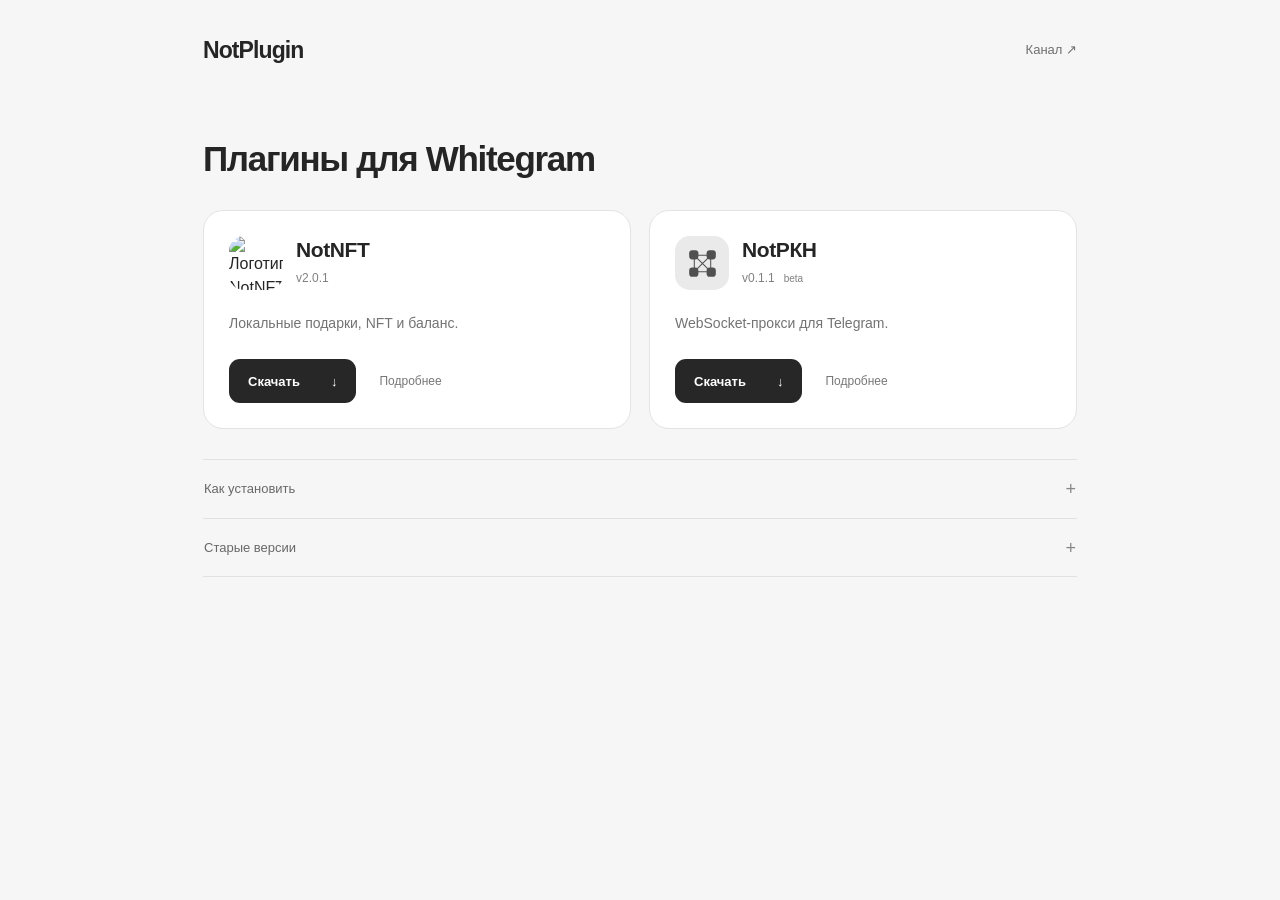
==== index.html @ b1f8bda6 "Publish compact NotPlugin catalog" ====
<!doctype html>
<html lang="ru">
<head>
  <meta charset="utf-8">
  <meta name="viewport" content="width=device-width, initial-scale=1">
  <meta name="theme-color" content="#f6f6f6">
  <meta name="description" content="NotPlugin — каталог плагинов для Whitegram. Скачайте NotNFT и NotРКН, выберите версию и узнайте, как установить плагин.">
  <meta property="og:title" content="NotPlugin — плагины для Whitegram">
  <meta property="og:description" content="NotNFT, NotРКН и все опубликованные версии. Прямое скачивание и простая установка.">
  <meta property="og:type" content="website">
  <meta property="og:url" content="https://notplugin.eu.cc/">
  <link rel="canonical" href="https://notplugin.eu.cc/">
  <link rel="icon" href="favicon.svg" type="image/svg+xml">
  <link rel="stylesheet" href="styles.css">
  <title>NotPlugin — плагины для Whitegram</title>
  <script src="app.js" defer></script>
</head>
<body>
  <a class="skip-link" href="#plugins">К плагинам</a>
  <header class="header wrap">
    <a class="brand" href="#" aria-label="NotPlugin, главная">NotPlugin</a>
    <a class="channel-link" href="https://t.me/real_gifts_club" target="_blank" rel="noopener noreferrer">Канал ↗</a>
  </header>
  <main class="wrap">
    <section class="catalog-section" id="plugins" aria-labelledby="catalog-title">
      <h1 id="catalog-title">Плагины для Whitegram</h1>
      <div class="plugin-grid">
        <article class="plugin-card" data-product="notnft" data-status="stable">
          <div class="card-heading"><img class="plugin-icon" src="assets/notnft.png" width="56" height="56" alt="Логотип NotNFT"><div><h2 class="product-name">NotNFT</h2><span class="version">v2.0.1</span></div></div>
          <p class="card-description">Локальные подарки, NFT и баланс.</p>
          <div class="card-footer"><a class="button primary download" href="downloads/NotNFT-2.0.1.js" download="NotNFT-2.0.1.js" aria-label="Скачать NotNFT 2.0.1">Скачать <span aria-hidden="true">↓</span></a><button type="button" class="details-button" data-details="notnft">Подробнее</button></div>
        </article>
        <article class="plugin-card" data-product="notrkn" data-status="beta">
          <div class="card-heading"><span class="plugin-icon rkn-icon" aria-hidden="true"><svg viewBox="0 0 80 80" fill="none"><path d="M22 24h36M22 56h36M24 24v32M56 24v32M24 24l32 32M56 24L24 56" stroke="currentColor" stroke-width="2"/><rect x="14" y="14" width="18" height="18" rx="6" fill="currentColor"/><rect x="48" y="14" width="18" height="18" rx="6" fill="currentColor"/><rect x="14" y="48" width="18" height="18" rx="6" fill="currentColor"/><rect x="48" y="48" width="18" height="18" rx="6" fill="currentColor"/></svg></span><div><h2 class="product-name">NotРКН</h2><span class="version">v0.1.1</span><span class="beta-label">beta</span></div></div>
          <p class="card-description">WebSocket-прокси для Telegram.</p>
          <div class="card-footer"><a class="button primary download" href="downloads/NotRKN-0.1.1.plugin" download="NotRKN-0.1.1.plugin" aria-label="Скачать NotРКН 0.1.1">Скачать <span aria-hidden="true">↓</span></a><button type="button" class="details-button" data-details="notrkn">Подробнее</button></div>
        </article>
      </div>
    </section>
    <div class="extra-info">
      <details id="install"><summary>Как установить</summary><div class="install-content"><p>Откройте скачанный файл через «Поделиться → Whitegram» или раздел «Настройки → Плагины».</p><p>Меню: <code>.notnft</code> или <code>.notrkn</code>. Для NotРКН нужен встроенный Python 3.11.</p></div></details>
      <details id="versions"><summary>Старые версии</summary><div class="archive-content"><label class="archive-controls">Плагин <select id="archive-product"><option value="all">Все</option><option value="notnft">NotNFT</option><option value="notrkn">NotРКН</option></select></label><div class="release-list" id="release-list"><p class="loading-note">Загрузка…</p></div><p class="archive-note">В старых сборках могут быть уже исправленные ошибки.</p></div></details>
    </div>
  </main>

  <dialog id="plugin-dialog" aria-labelledby="dialog-title"><div class="dialog-header"><button class="close-dialog" type="button" aria-label="Закрыть подробности">×</button></div><div id="dialog-content"></div></dialog>
  <div id="toast" class="toast" role="status" aria-live="polite" hidden></div>
</body>
</html>
---- styles.css ----
@charset "UTF-8";
:root{font-family:Inter,"Segoe UI",Arial,sans-serif;color:#252525;background:#f6f6f6;color-scheme:light;font-synthesis:none;-webkit-font-smoothing:antialiased}
*{box-sizing:border-box}body{margin:0;line-height:1.5}a{color:inherit;text-decoration:none}button,input,select{font:inherit;color:inherit}button,a,summary{touch-action:manipulation;-webkit-tap-highlight-color:transparent}button,summary{cursor:pointer}button{border:0}img,svg{display:block}[hidden]{display:none!important}a:focus-visible,button:focus-visible,select:focus-visible,summary:focus-visible{outline:2px solid #333;outline-offset:5px}.wrap{max-width:930px;margin:auto;padding-left:28px;padding-right:28px}.skip-link{position:fixed;top:10px;left:10px;transform:translateY(-160%);background:#222;color:white;padding:10px 18px;border-radius:8px;z-index:10}.skip-link:focus{transform:none}.header{height:100px;display:flex;align-items:center;justify-content:space-between}.brand{font-size:23px;font-weight:650;letter-spacing:-.9px}.channel-link{font-size:13px;color:#707070}.channel-link:hover,.details-button:hover{text-decoration:underline;text-underline-offset:4px}.catalog-section{padding-top:38px}h1{font-size:35px;line-height:1.2;letter-spacing:-1.3px;font-weight:600;margin:0 0 30px}.plugin-grid{display:grid;grid-template-columns:repeat(2,minmax(0,1fr));gap:18px}.plugin-card{border:1px solid #e3e3e3;background:#fff;border-radius:20px;padding:25px;min-width:0}.card-heading{display:flex;align-items:center;gap:13px}.plugin-icon{width:54px;height:54px;border-radius:15px;flex:none;object-fit:cover}.rkn-icon{background:#eaeaea;display:grid;place-items:center}.rkn-icon svg{width:41px;height:41px;color:#505050}.product-name{font-size:21px;font-weight:600;letter-spacing:-.4px;line-height:1.2;margin:0 0 3px}.version{font-size:12px;color:#808080}.beta-label{font-size:10px;color:#808080;margin-left:9px}.card-description{font-size:14px;line-height:1.6;color:#737373;margin:22px 0 25px}.card-footer{display:flex;align-items:center;gap:23px}.button{min-height:44px;border-radius:11px;display:inline-flex;align-items:center;justify-content:center;gap:31px;padding:11px 19px;font-size:13px;font-weight:550}.primary{background:#272727;color:#fff}.primary:hover{background:#444}.details-button{padding:10px 0;background:none;color:#777;font-size:12px}.extra-info{margin-top:30px;margin-bottom:70px}details{border-bottom:1px solid #e1e1e1}details:first-child{border-top:1px solid #e1e1e1}summary{list-style:none;display:flex;align-items:center;justify-content:space-between;padding:19px 1px;font-size:13px;color:#686868}summary::-webkit-details-marker{display:none}summary::after{content:"+";font-size:18px;font-weight:300;color:#888;line-height:1}details[open]>summary::after{content:"−"}.install-content{font-size:13px;color:#737373;line-height:1.85;padding:0 1px 18px;max-width:650px}.install-content p{margin:0 0 10px}.install-content code{font-size:12px;color:#555;background:#ebebeb;padding:2px 5px;border-radius:4px}.archive-content{padding-bottom:16px}.archive-controls{display:flex;align-items:center;gap:12px;font-size:12px;color:#777;padding:0 0 12px}.archive-controls select{font-size:12px;background:#fff;border:1px solid #ddd;border-radius:8px;padding:6px 20px 6px 10px}.release-row{display:grid;grid-template-columns:1fr 1.4fr auto;gap:18px;align-items:center;border-top:1px solid #e7e7e7;padding:14px 1px}.release-name{font-size:13px;font-weight:500}.release-version{font-size:11px;color:#777}.release-state{display:none}.release-row a{font-size:11px;color:#555;padding:5px 0}.release-row a:hover{text-decoration:underline;text-underline-offset:4px}.release-row p{grid-column:1/-1;font-size:11px;color:#777;margin:-8px 0 0;line-height:1.7}.archive-note,.loading-note{font-size:11px;color:#777;margin:16px 0 0}dialog{width:min(560px,calc(100% - 32px));max-height:calc(100dvh - 40px);border:1px solid #dedede;border-radius:21px;background:#fff;padding:22px 28px 28px;color:#292929;box-shadow:0 20px 90px #0003}dialog::backdrop{background:#0005;backdrop-filter:blur(4px)}body.dialog-open{overflow:hidden}.dialog-header{display:flex;justify-content:flex-end}.close-dialog{width:31px;height:31px;border-radius:50%;background:#eee;color:#666;display:grid;place-items:center;font-size:23px;line-height:1}.dialog-title{font-size:28px;letter-spacing:-.7px;font-weight:600;line-height:1.25;margin:0 0 12px}.dialog-description{font-size:13px;color:#777;line-height:1.7;margin:0 0 20px}.dialog-section h3{font-size:13px;margin:21px 0 8px}.dialog-section ul,.dialog-section ol{font-size:12px;line-height:1.9;color:#747474;padding-left:19px;margin:0}.dialog-notes{border-top:1px solid #e6e6e6;margin-top:22px;padding-top:12px;font-size:11px;line-height:1.8;color:#777}.dialog-notes p{margin:7px 0}.dialog-download{display:flex;align-items:center;gap:15px;justify-content:space-between;margin-top:22px}.dialog-download>span{font-size:11px;color:#777}.checksum{border:1px solid #e4e4e4;border-radius:9px;padding:10px;margin-top:17px;font-size:9px;color:#777}.checksum-label{display:flex;justify-content:space-between;align-items:center;margin-bottom:7px}.copy-checksum{background:#eee;border-radius:5px;font-size:9px;padding:4px 7px}.checksum code{font-size:9px;overflow-wrap:anywhere}.toast{position:fixed;bottom:22px;left:50%;transform:translateX(-50%);max-width:calc(100% - 30px);background:#292929;color:white;font-size:12px;padding:12px 18px;border-radius:11px;text-align:center;z-index:20}
@media(max-width:650px){.wrap{padding-left:20px;padding-right:20px}.header{height:82px}.brand{font-size:22px}.channel-link{font-size:12px}.catalog-section{padding-top:21px}h1{font-size:28px;letter-spacing:-1px;margin-bottom:24px}.plugin-grid{grid-template-columns:1fr;gap:13px}.plugin-card{padding:22px;border-radius:18px}.card-description{font-size:13px;margin:20px 0 21px}.card-footer{gap:23px}.extra-info{margin-top:25px;margin-bottom:45px}.release-row{grid-template-columns:1fr 1.1fr auto;gap:8px}.release-name{font-size:11px}.release-version{font-size:10px}.release-row a{font-size:10px}.release-row p{font-size:10px;margin-top:-3px}dialog{padding:20px 22px 24px}.dialog-title{font-size:25px}.dialog-download{gap:10px}.dialog-download .button{font-size:12px;gap:15px}.dialog-download>span{font-size:10px}}
@media(max-width:360px){h1{font-size:25px}.plugin-card{padding:20px}.card-footer{gap:20px}.button{padding-left:16px;padding-right:16px;gap:27px}.card-description{font-size:12px}.release-row{gap:6px}.release-version{font-size:9px}}
@media(prefers-reduced-motion:reduce){*{scroll-behavior:auto!important;transition:none!important}}
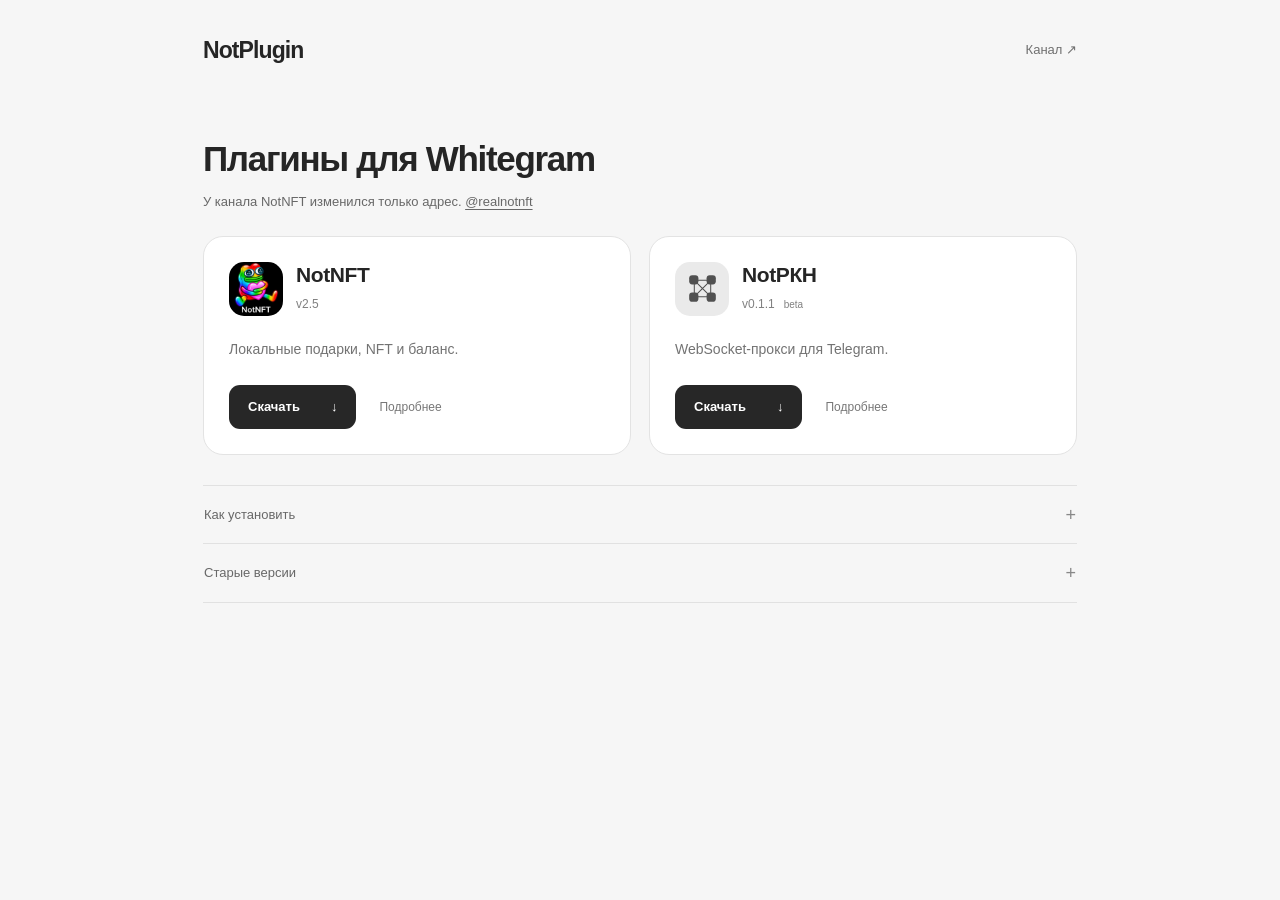
==== commit dd0cc856: "Publish NotNFT 2.5 and official channel notice" ====
--- a/index.html
+++ b/index.html
@@ -1,49 +1,50 @@
-<!doctype html>
-<html lang="ru">
-<head>
-  <meta charset="utf-8">
-  <meta name="viewport" content="width=device-width, initial-scale=1">
-  <meta name="theme-color" content="#f6f6f6">
-  <meta name="description" content="NotPlugin — каталог плагинов для Whitegram. Скачайте NotNFT и NotРКН, выберите версию и узнайте, как установить плагин.">
-  <meta property="og:title" content="NotPlugin — плагины для Whitegram">
-  <meta property="og:description" content="NotNFT, NotРКН и все опубликованные версии. Прямое скачивание и простая установка.">
-  <meta property="og:type" content="website">
-  <meta property="og:url" content="https://notplugin.eu.cc/">
-  <link rel="canonical" href="https://notplugin.eu.cc/">
-  <link rel="icon" href="favicon.svg" type="image/svg+xml">
-  <link rel="stylesheet" href="styles.css">
-  <title>NotPlugin — плагины для Whitegram</title>
-  <script src="app.js" defer></script>
-</head>
-<body>
-  <a class="skip-link" href="#plugins">К плагинам</a>
-  <header class="header wrap">
-    <a class="brand" href="#" aria-label="NotPlugin, главная">NotPlugin</a>
-    <a class="channel-link" href="https://t.me/real_gifts_club" target="_blank" rel="noopener noreferrer">Канал ↗</a>
-  </header>
-  <main class="wrap">
-    <section class="catalog-section" id="plugins" aria-labelledby="catalog-title">
-      <h1 id="catalog-title">Плагины для Whitegram</h1>
-      <div class="plugin-grid">
-        <article class="plugin-card" data-product="notnft" data-status="stable">
-          <div class="card-heading"><img class="plugin-icon" src="assets/notnft.png" width="56" height="56" alt="Логотип NotNFT"><div><h2 class="product-name">NotNFT</h2><span class="version">v2.0.1</span></div></div>
-          <p class="card-description">Локальные подарки, NFT и баланс.</p>
-          <div class="card-footer"><a class="button primary download" href="downloads/NotNFT-2.0.1.js" download="NotNFT-2.0.1.js" aria-label="Скачать NotNFT 2.0.1">Скачать <span aria-hidden="true">↓</span></a><button type="button" class="details-button" data-details="notnft">Подробнее</button></div>
-        </article>
-        <article class="plugin-card" data-product="notrkn" data-status="beta">
-          <div class="card-heading"><span class="plugin-icon rkn-icon" aria-hidden="true"><svg viewBox="0 0 80 80" fill="none"><path d="M22 24h36M22 56h36M24 24v32M56 24v32M24 24l32 32M56 24L24 56" stroke="currentColor" stroke-width="2"/><rect x="14" y="14" width="18" height="18" rx="6" fill="currentColor"/><rect x="48" y="14" width="18" height="18" rx="6" fill="currentColor"/><rect x="14" y="48" width="18" height="18" rx="6" fill="currentColor"/><rect x="48" y="48" width="18" height="18" rx="6" fill="currentColor"/></svg></span><div><h2 class="product-name">NotРКН</h2><span class="version">v0.1.1</span><span class="beta-label">beta</span></div></div>
-          <p class="card-description">WebSocket-прокси для Telegram.</p>
-          <div class="card-footer"><a class="button primary download" href="downloads/NotRKN-0.1.1.plugin" download="NotRKN-0.1.1.plugin" aria-label="Скачать NotРКН 0.1.1">Скачать <span aria-hidden="true">↓</span></a><button type="button" class="details-button" data-details="notrkn">Подробнее</button></div>
-        </article>
-      </div>
-    </section>
-    <div class="extra-info">
-      <details id="install"><summary>Как установить</summary><div class="install-content"><p>Откройте скачанный файл через «Поделиться → Whitegram» или раздел «Настройки → Плагины».</p><p>Меню: <code>.notnft</code> или <code>.notrkn</code>. Для NotРКН нужен встроенный Python 3.11.</p></div></details>
-      <details id="versions"><summary>Старые версии</summary><div class="archive-content"><label class="archive-controls">Плагин <select id="archive-product"><option value="all">Все</option><option value="notnft">NotNFT</option><option value="notrkn">NotРКН</option></select></label><div class="release-list" id="release-list"><p class="loading-note">Загрузка…</p></div><p class="archive-note">В старых сборках могут быть уже исправленные ошибки.</p></div></details>
-    </div>
-  </main>
-
-  <dialog id="plugin-dialog" aria-labelledby="dialog-title"><div class="dialog-header"><button class="close-dialog" type="button" aria-label="Закрыть подробности">×</button></div><div id="dialog-content"></div></dialog>
-  <div id="toast" class="toast" role="status" aria-live="polite" hidden></div>
-</body>
-</html>
+<!doctype html>
+<html lang="ru">
+<head>
+  <meta charset="utf-8">
+  <meta name="viewport" content="width=device-width, initial-scale=1">
+  <meta name="theme-color" content="#f6f6f6">
+  <meta name="description" content="NotPlugin — каталог плагинов для Whitegram. Скачайте NotNFT и NotРКН, выберите версию и узнайте, как установить плагин.">
+  <meta property="og:title" content="NotPlugin — плагины для Whitegram">
+  <meta property="og:description" content="NotNFT, NotРКН и все опубликованные версии. Прямое скачивание и простая установка.">
+  <meta property="og:type" content="website">
+  <meta property="og:url" content="https://notplugin.eu.cc/">
+  <link rel="canonical" href="https://notplugin.eu.cc/">
+  <link rel="icon" href="favicon.svg" type="image/svg+xml">
+  <link rel="stylesheet" href="styles.css">
+  <title>NotPlugin — плагины для Whitegram</title>
+  <script src="app.js" defer></script>
+</head>
+<body>
+  <a class="skip-link" href="#plugins">К плагинам</a>
+  <header class="header wrap">
+    <a class="brand" href="#" aria-label="NotPlugin, главная">NotPlugin</a>
+    <a class="channel-link" href="https://t.me/realnotnft" target="_blank" rel="noopener noreferrer">Канал ↗</a>
+  </header>
+  <main class="wrap">
+    <section class="catalog-section" id="plugins" aria-labelledby="catalog-title">
+      <h1 id="catalog-title">Плагины для Whitegram</h1>
+      <p class="channel-note">У канала NotNFT изменился только адрес. <a href="https://t.me/realnotnft" target="_blank" rel="noopener noreferrer">@realnotnft</a></p>
+      <div class="plugin-grid">
+        <article class="plugin-card" data-product="notnft" data-status="stable">
+          <div class="card-heading"><img class="plugin-icon" src="assets/notnft.png" width="56" height="56" alt="Логотип NotNFT"><div><h2 class="product-name">NotNFT</h2><span class="version">v2.5</span></div></div>
+          <p class="card-description">Локальные подарки, NFT и баланс.</p>
+          <div class="card-footer"><a class="button primary download" href="downloads/NotNFT-2.5.js" download="NotNFT-2.5.js" aria-label="Скачать NotNFT 2.5">Скачать <span aria-hidden="true">↓</span></a><button type="button" class="details-button" data-details="notnft">Подробнее</button></div>
+        </article>
+        <article class="plugin-card" data-product="notrkn" data-status="beta">
+          <div class="card-heading"><span class="plugin-icon rkn-icon" aria-hidden="true"><svg viewBox="0 0 80 80" fill="none"><path d="M22 24h36M22 56h36M24 24v32M56 24v32M24 24l32 32M56 24L24 56" stroke="currentColor" stroke-width="2"/><rect x="14" y="14" width="18" height="18" rx="6" fill="currentColor"/><rect x="48" y="14" width="18" height="18" rx="6" fill="currentColor"/><rect x="14" y="48" width="18" height="18" rx="6" fill="currentColor"/><rect x="48" y="48" width="18" height="18" rx="6" fill="currentColor"/></svg></span><div><h2 class="product-name">NotРКН</h2><span class="version">v0.1.1</span><span class="beta-label">beta</span></div></div>
+          <p class="card-description">WebSocket-прокси для Telegram.</p>
+          <div class="card-footer"><a class="button primary download" href="downloads/NotRKN-0.1.1.plugin" download="NotRKN-0.1.1.plugin" aria-label="Скачать NotРКН 0.1.1">Скачать <span aria-hidden="true">↓</span></a><button type="button" class="details-button" data-details="notrkn">Подробнее</button></div>
+        </article>
+      </div>
+    </section>
+    <div class="extra-info">
+      <details id="install"><summary>Как установить</summary><div class="install-content"><p>Откройте скачанный файл через «Поделиться → Whitegram» или раздел «Настройки → Плагины».</p><p>Меню: <code>.notnft</code> или <code>.notrkn</code>. Для NotРКН нужен встроенный Python 3.11.</p></div></details>
+      <details id="versions"><summary>Старые версии</summary><div class="archive-content"><label class="archive-controls">Плагин <select id="archive-product"><option value="all">Все</option><option value="notnft">NotNFT</option><option value="notrkn">NotРКН</option></select></label><div class="release-list" id="release-list"><p class="loading-note">Загрузка…</p></div><p class="archive-note">В архивных сборках NotNFT может встречаться старый адрес канала.</p></div></details>
+    </div>
+  </main>
+
+  <dialog id="plugin-dialog" aria-labelledby="dialog-title"><div class="dialog-header"><button class="close-dialog" type="button" aria-label="Закрыть подробности">×</button></div><div id="dialog-content"></div></dialog>
+  <div id="toast" class="toast" role="status" aria-live="polite" hidden></div>
+</body>
+</html>
--- a/styles.css
+++ b/styles.css
@@ -4,3 +4,18 @@
 @media(max-width:650px){.wrap{padding-left:20px;padding-right:20px}.header{height:82px}.brand{font-size:22px}.channel-link{font-size:12px}.catalog-section{padding-top:21px}h1{font-size:28px;letter-spacing:-1px;margin-bottom:24px}.plugin-grid{grid-template-columns:1fr;gap:13px}.plugin-card{padding:22px;border-radius:18px}.card-description{font-size:13px;margin:20px 0 21px}.card-footer{gap:23px}.extra-info{margin-top:25px;margin-bottom:45px}.release-row{grid-template-columns:1fr 1.1fr auto;gap:8px}.release-name{font-size:11px}.release-version{font-size:10px}.release-row a{font-size:10px}.release-row p{font-size:10px;margin-top:-3px}dialog{padding:20px 22px 24px}.dialog-title{font-size:25px}.dialog-download{gap:10px}.dialog-download .button{font-size:12px;gap:15px}.dialog-download>span{font-size:10px}}
 @media(max-width:360px){h1{font-size:25px}.plugin-card{padding:20px}.card-footer{gap:20px}.button{padding-left:16px;padding-right:16px;gap:27px}.card-description{font-size:12px}.release-row{gap:6px}.release-version{font-size:9px}}
 @media(prefers-reduced-motion:reduce){*{scroll-behavior:auto!important;transition:none!important}}
+
+.catalog-section h1 {
+  margin-bottom: 12px;
+}
+
+.channel-note {
+  margin: 0 0 24px;
+  color: #686868;
+  font-size: 13px;
+}
+
+.channel-note a {
+  text-decoration: underline;
+  text-underline-offset: 3px;
+}
